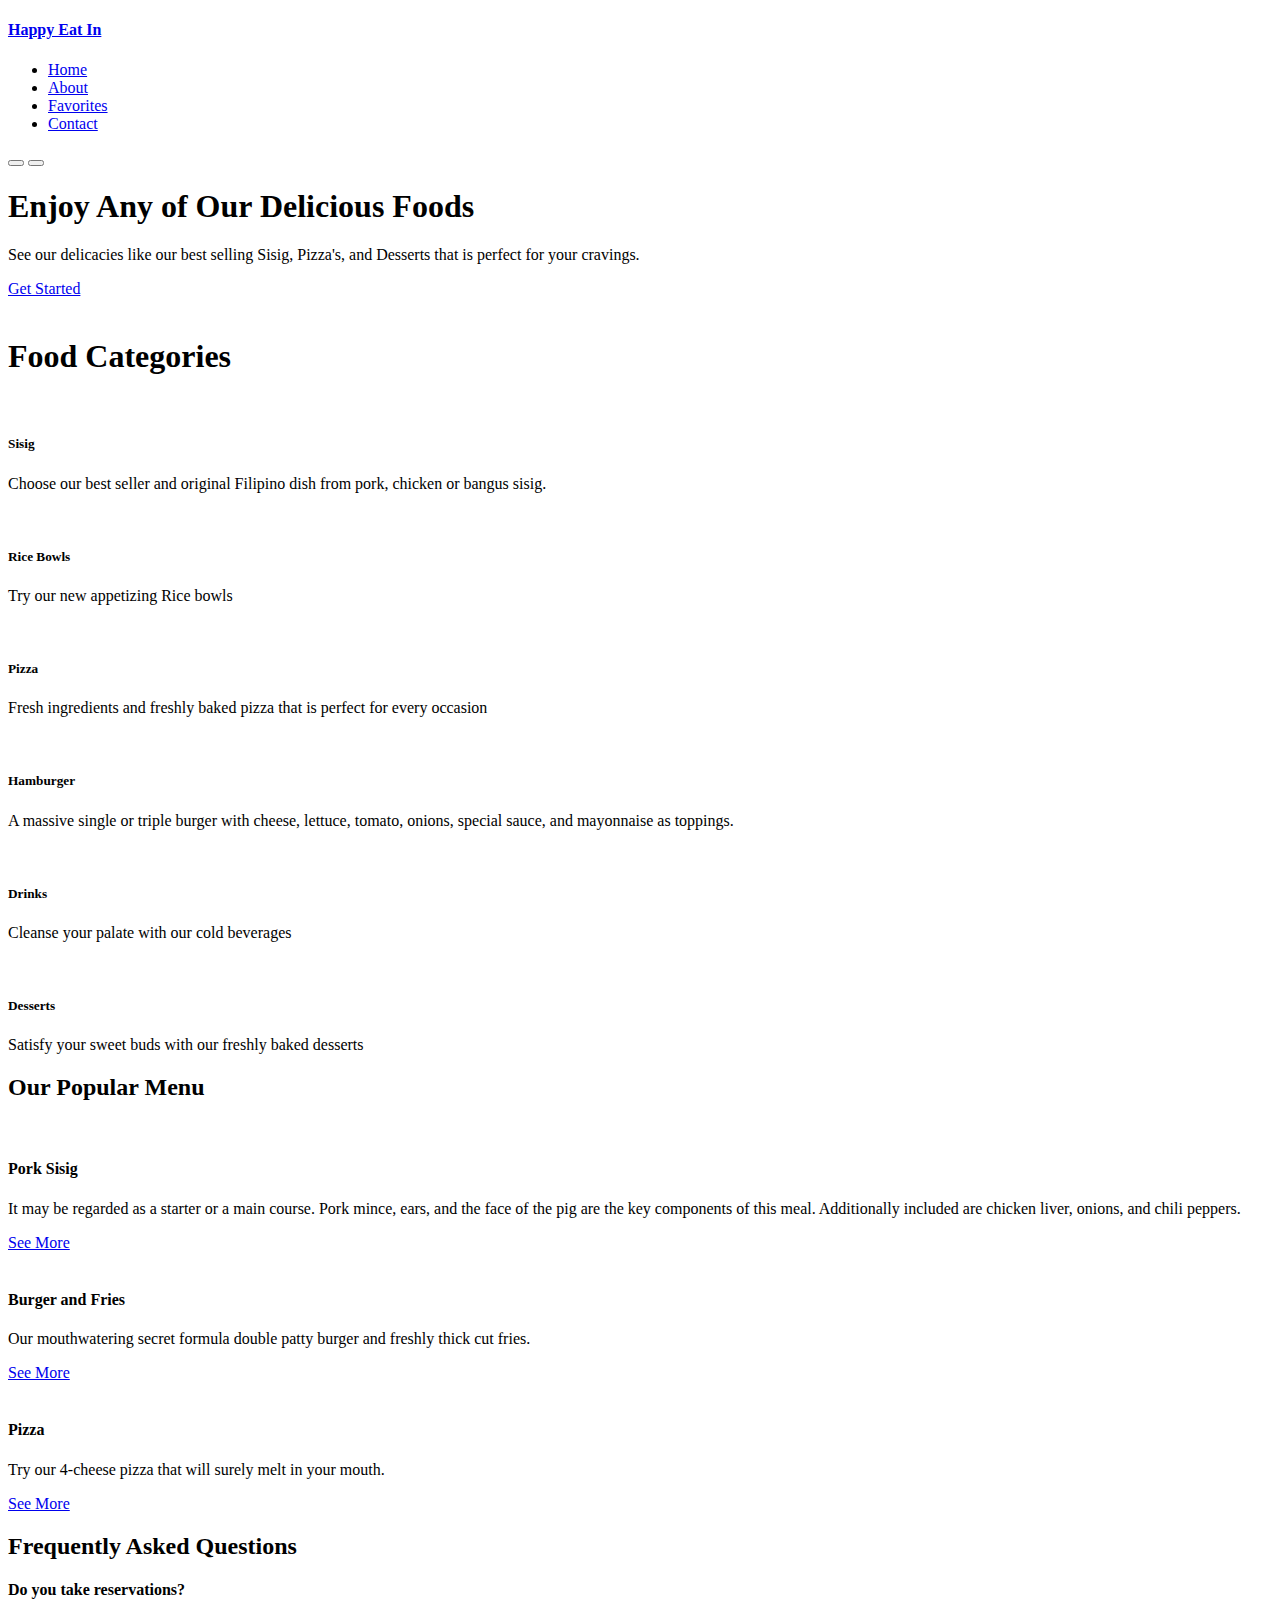
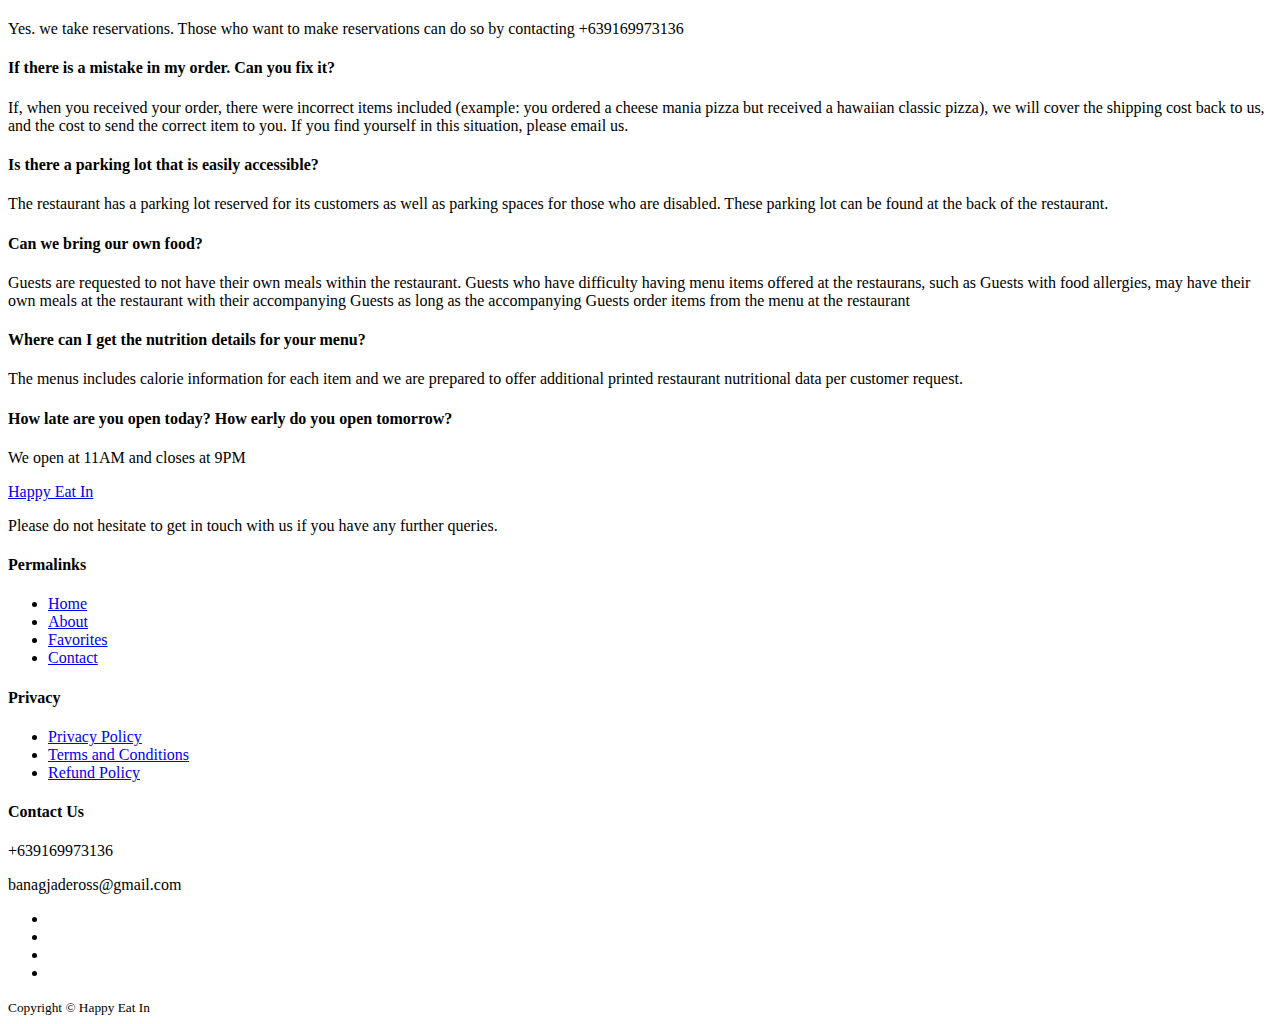
==== index.html @ e0ea21e6 "Add files via upload" ====
<!-- Jade Ross Banag -->

<!DOCTYPE html>
<html lang="en">

<head>
  <meta charset="UTF-8">
  <meta http-equiv="X-UA-Compatible" content="IE=edge">
  <meta name="viewport" content="width=device-width, initial-scale=1.0">
  <title>Restaurant Website</title>

  <!-- CSS -->
  <link rel="stylesheet" href="css/style.css">

  <!-- ICONS OUT -->
  <link rel="stylesheet" href="https://unicons.iconscout.com/release/v4.0.0/css/line.css">

  <!-- FONT MONTSERRAT -->
  <link rel="preconnect" href="https://fonts.googleapis.com">
  <link rel="preconnect" href="https://fonts.gstatic.com" crossorigin>
  <link
    href="https://fonts.googleapis.com/css2?family=League+Spartan:wght@700;800;900&family=Montserrat:wght@300;400;500;600;700;800;900&family=Poppins:wght@100;200;300;400;500;600&display=swap"
    rel="stylesheet">

  <!-- SWIPER JS -->
  <link rel="stylesheet" href="https://cdn.jsdelivr.net/npm/swiper@8/swiper-bundle.min.css" />



</head>

<body>

  <!-- Navigation -->
  <nav>
    <div class="container nav__container">
      <a href="index.html">
        <h4>Happy Eat In</h4>
      </a>
      <ul class="nav__menu">
        <li><a href="index.html">Home</a></li>
        <li><a href="about.html">About</a></li>
        <li><a href="favorites.html">Favorites</a></li>
        <li><a href="contact.html">Contact</a></li>
      </ul>
      <button id="open-menu-btn"><i class="uil uil-bars"></i></button>
      <button id="close-menu-btn"><i class="uil uil-multiply"></i></button>
    </div>
  </nav>

  <!-- Header -->
  <header>
    <div class="container header__container">
      <div class="header__left">
        <h1>Enjoy Any of Our Delicious Foods</h1>
        <p>See our delicacies like our best selling Sisig, Pizza's, and Desserts that is perfect for your cravings. </p>
        <a href="favorites.html" class="btn btn-primary">Get Started</a>
      </div>

      <div class="header__right">
        <div class="header__right-image">
          <img src="images/m_images/food.png" alt="">
        </div>
      </div>
    </div>
  </header>

  <!--Kharl Rhoy C. Cao -->
  <!-- Categories Section -->
  <section class="categories">
    <div class="container categories__container">

      <h1 class="title_1">Food Categories</h1>
      <div class="categories__right">
        <article class="category">
          <img class="image_food" src="images/m_images/sisig.jpg" alt="">
          <h5>Sisig</h5>
          <p>Choose our best seller and original Filipino dish from pork, chicken or bangus sisig. </p>
        </article>

        <article class="category">
          <img class="image_food" src="images/m_images/rice-bowls.jpg" alt="">
          <h5>Rice Bowls</h5>
          <p>Try our new appetizing Rice bowls </p>
        </article>

        <article class="category">
          <img class="image_food" src="images/m_images/pizza.jpg" alt="">
          <h5>Pizza</h5>
          <p>Fresh ingredients and freshly baked pizza that is perfect for every occasion</p>
        </article>

        <article class="category">
          <img class="image_food" src="images/m_images/burger2.jpg" alt="">
          <h5>Hamburger</h5>
          <p>A massive single or triple burger with cheese, lettuce, tomato, onions, special sauce, and mayonnaise as
            toppings. </p>
        </article>

        <article class="category">
          <img class="image_food" src="images/m_images/drinks.jpg" alt="">
          <h5>Drinks</h5>
          <p>Cleanse your palate with our cold beverages</p>
        </article>

        <article class="category">
          <img class="image_food" src="images/m_images/desserts1.jpg" alt="">
          <h5>Desserts</h5>
          <p>Satisfy your sweet buds with our freshly baked desserts</p>
        </article>


      </div>
    </div>
  </section>


  <!-- Favorites Section -->
  <section class="favorites">
    <h2>Our Popular Menu</h2>
    <div class="container favorites__container">
      <article class="favorite">
        <div class="favorite__image">
          <img src="images/m_images/sisig.jpg" alt="">
        </div>
        <div class="favorite__info">
          <h4>Pork Sisig</h4>
          <p>It may be regarded as a starter or a main course. Pork mince, ears, and the face of the pig are the key
            components of this meal. Additionally included are chicken liver, onions, and chili peppers.</p>
          <a href="favorites.html" class="btn btn-primary">See More</a>
        </div>
      </article>

      <article class="favorite">
        <div class="favorite__image">
          <img src="images/m_images/burger1.jpg" alt="">
        </div>
        <div class="favorite__info">
          <h4>Burger and Fries</h4>
          <p>Our mouthwatering secret formula double patty burger and freshly thick cut fries. </p>
          <a href="favorites.html" class="btn btn-primary">See More</a>
        </div>
      </article>

      <article class="favorite">
        <div class="favorite__image">
          <img src="images/m_images/pizza1.jpg" alt="">
        </div>
        <div class="favorite__info">
          <h4>Pizza</h4>
          <p>Try our 4-cheese pizza that will surely melt in your mouth.</p>
          <a href="favorites.html" class="btn btn-primary">See More</a>
        </div>
      </article>
    </div>
  </section>


  <!-- FAQS Section -->
  <section class="faqs">
    <h2>Frequently Asked Questions</h2>
    <div class="container faqs__container">
      <article class="faq">
        <div class="faq__icon"><i class="uil uil-plus"></i></div>
        <div class="question__answer">
          <h4>Do you take reservations? </h4>
          <p>
            Yes. we take reservations. Those who want to make reservations can do so by contacting
            +639169973136
          </p>
        </div>
      </article>

      <article class="faq">
        <div class="faq__icon"><i class="uil uil-plus"></i></div>
        <div class="question__answer">
          <h4>If there is a mistake in my order. Can you fix it?</h4>
          <p>
            If, when you received your order, there were incorrect items included (example: you ordered a cheese mania
            pizza but received a hawaiian classic pizza), we will cover the shipping cost back to us, and the cost to
            send the correct item to you. If you find yourself in this situation, please email us.
          </p>
        </div>

      </article>

      <article class="faq ">
        <div class="faq__icon"><i class="uil uil-plus"></i></div>
        <div class="question__answer">
          <h4>Is there a parking lot that is easily accessible?</h4>
          <p>
            The restaurant has a parking lot reserved for its customers as well as parking spaces for
            those who are disabled. These parking lot can be found at the back of the restaurant.
          </p>
        </div>

      </article>



      <article class="faq">
        <div class="faq__icon"><i class="uil uil-plus"></i></div>
        <div class="question__answer">
          <h4>Can we bring our own food?</h4>
          <p>
            Guests are requested to not have their own meals within the restaurant.
            Guests who have difficulty having menu items offered at the restaurans, such as Guests with
            food allergies, may have their own meals at the restaurant with their accompanying Guests
            as long as the accompanying Guests order items from the menu at the restaurant
          </p>
        </div>

      </article>

      <article class="faq">
        <div class="faq__icon"><i class="uil uil-plus"></i></div>
        <div class="question__answer">
          <h4>Where can I get the nutrition details for your menu?</h4>
          <p>
            The menus includes calorie information for each item and we are prepared to offer additional
            printed restaurant nutritional data per customer request.

          </p>
        </div>

      </article>

      <article class="faq">
        <div class="faq__icon"><i class="uil uil-plus"></i></div>
        <div class="question__answer">
          <h4>How late are you open today? How early do you open tomorrow?</h4>
          <p>
            We open at 11AM and closes at 9PM
          </p>
        </div>

      </article>



      </article>
    </div>
  </section>





  <!-- Footer Section  -->
  <!-- Maklin Carl D. Diaz  -->
  <footer>
    <div class="container footer__container">
      <div class="footer__1">
        <a href="index.html" class="footer__logo">Happy Eat In</a>
        <p>
          Please do not hesitate to get in touch with us if you have any further queries.
        </p>
      </div>

      <div class="footer__2">
        <h4>Permalinks</h4>
        <ul class="permalinks">
          <li><a href="index.html">Home</a></li>
          <li><a href="about.html">About</a></li>
          <li><a href="favorites.html">Favorites</a></li>
          <li><a href="contact.html">Contact</a></li>
        </ul>
      </div>

      <div class="footer__3">
        <h4>Privacy</h4>
        <ul class="privacy">
          <li><a href="#">Privacy Policy</a></li>
          <li><a href="#">Terms and Conditions</a></li>
          <li><a href="#">Refund Policy</a></li>
        </ul>
      </div>

      <div class="footer__4">
        <h4>Contact Us</h4>
        <div>
          <p>+639169973136</p>
          <p>banagjadeross@gmail.com</p>
        </div>

        <ul class="footer__socials">
          <li>
            <a href="#"><i class="uil uil-facebook-f"></i></a>
          </li>
          <li>
            <a href="#"><i class="uil uil-instagram-alt"></i></a>
          </li>
          <li>
            <a href="#"><i class="uil uil-twitter"></i></a>
          </li>
          <li>
            <a href="#"><i class="uil uil-linkedin-alt"></i></a>
          </li>
        </ul>
      </div>
    </div>
    <div class="footer__copyright">
      <small>Copyright &copy; Happy Eat In</small>
    </div>
  </footer>





  <script src="https://cdn.jsdelivr.net/npm/swiper@8/swiper-bundle.min.js"></script>
  <script src="main.js"></script>

  <script>
    var swiper = new Swiper(".mySwiper", {
      slidesPerView: 1,
      spaceBetween: 30,
      pagination: {
        el: ".swiper-pagination",
        clickable: true,
      },
      // when window width is >= 600px
      breakpoints: {
        600: {
          slidesPerView: 2
        }
      }
    });
  </script>

  <script src="https://replit.com/public/js/replit-badge.js" theme="blue" defer></script>
</body>

</html>
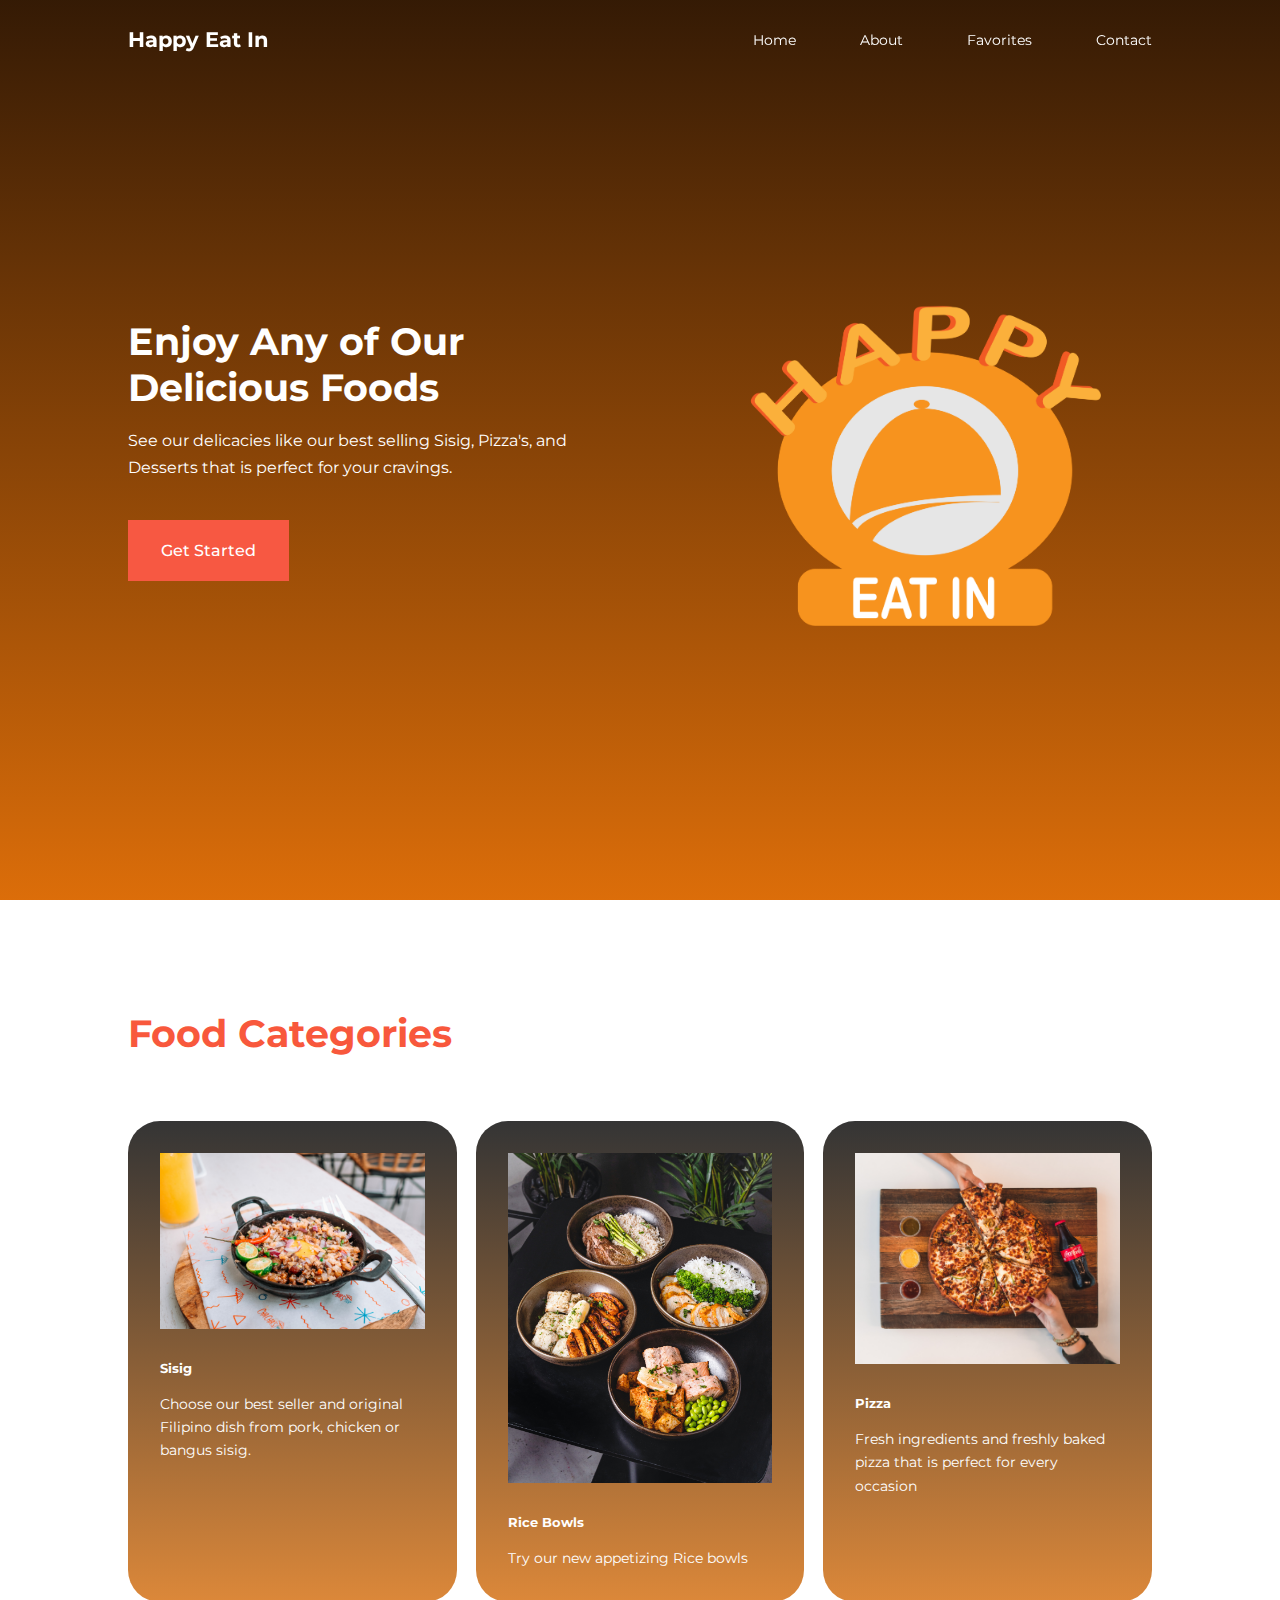
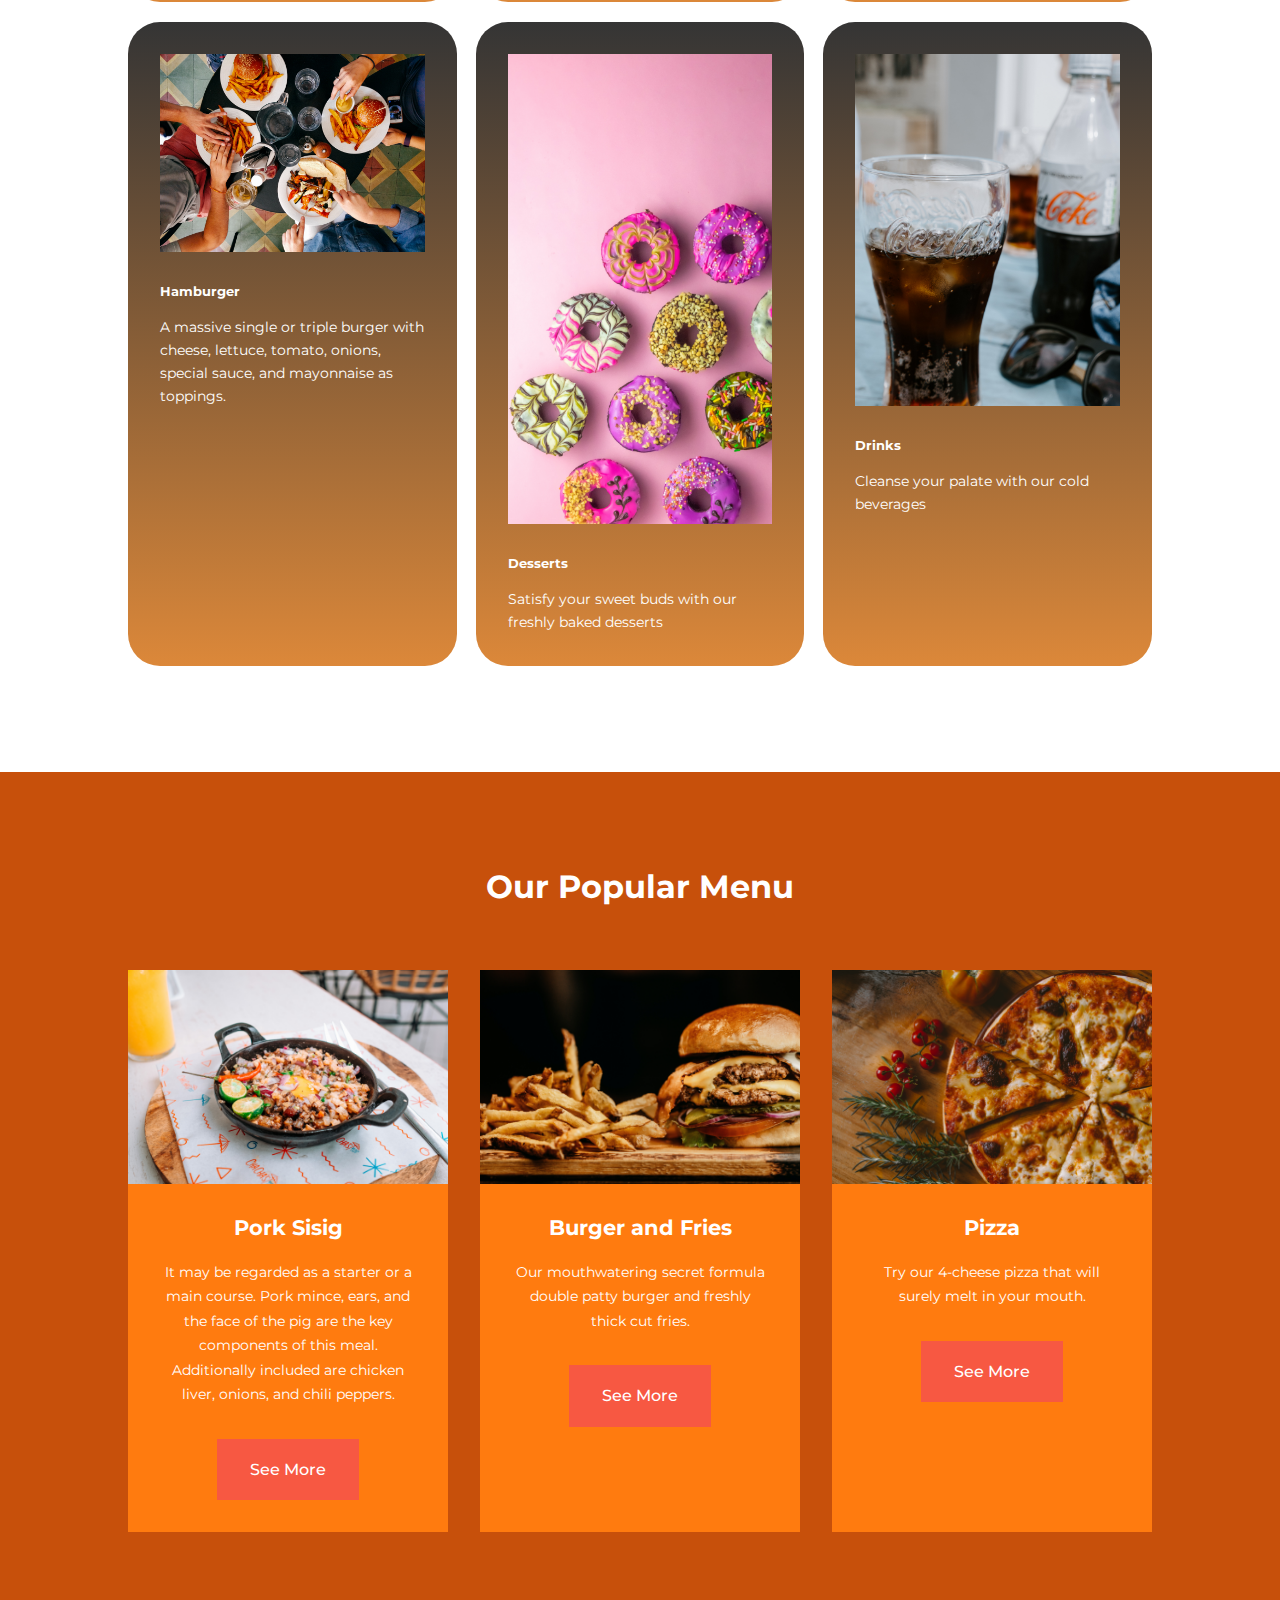
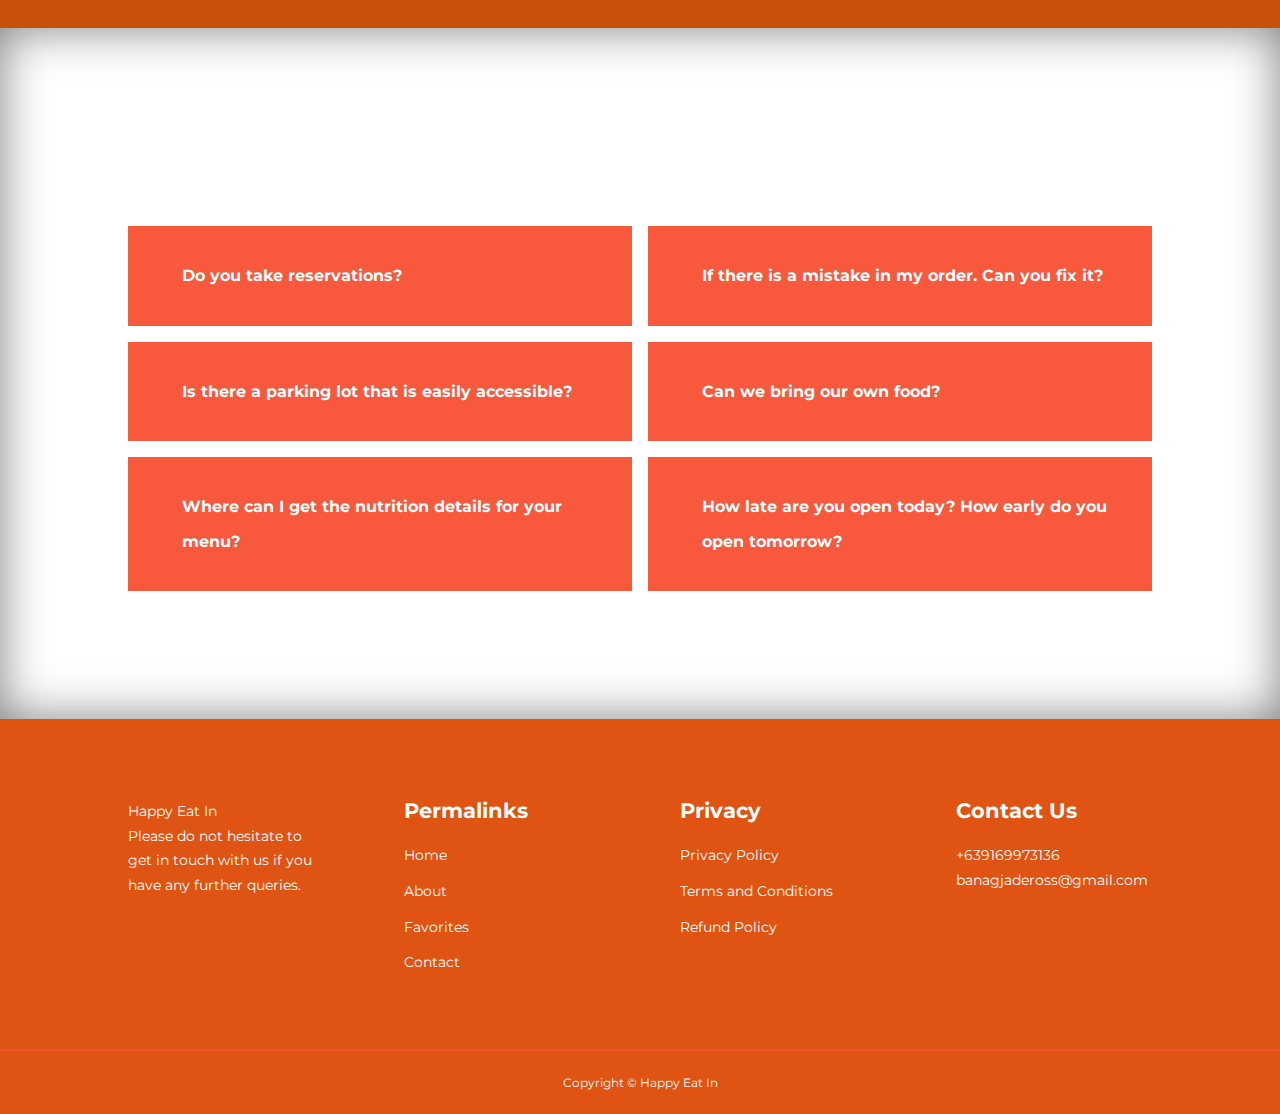
==== commit 700ec662: "Add files via upload" ====
--- a/index.html
+++ b/index.html
@@ -96,18 +96,18 @@
           <p>A massive single or triple burger with cheese, lettuce, tomato, onions, special sauce, and mayonnaise as
             toppings. </p>
         </article>
-
+        <article class="category">
+          <img class="image_food" src="images/m_images/desserts1.jpg" alt="">
+          <h5>Desserts</h5>
+          <p>Satisfy your sweet buds with our freshly baked desserts</p>
+        </article>
         <article class="category">
           <img class="image_food" src="images/m_images/drinks.jpg" alt="">
           <h5>Drinks</h5>
           <p>Cleanse your palate with our cold beverages</p>
         </article>
 
-        <article class="category">
-          <img class="image_food" src="images/m_images/desserts1.jpg" alt="">
-          <h5>Desserts</h5>
-          <p>Satisfy your sweet buds with our freshly baked desserts</p>
-        </article>
+    
 
 
       </div>
@@ -328,7 +328,7 @@
     });
   </script>
 
-  <script src="https://replit.com/public/js/replit-badge.js" theme="blue" defer></script>
+  <script src="https://replit.com/public/js/replit-badge-v2.js" theme="dark" position="bottom-right"></script>
 </body>
 
 </html>--- a/css/style.css
+++ b/css/style.css
@@ -0,0 +1,603 @@
+*{
+    margin: 0;
+    padding: 0;
+    border: 0;
+    outline: 0;
+    text-decoration: none;
+    list-style: none;
+    box-sizing: border-box;
+}
+
+:root {
+    --color-primary: #c7500b;
+    --color-danger: #f75842;
+    --color-danger-variant: rgba(247,88,66,0.4);
+    --color-white: #fff;
+    --color-light: rgba(255,255,255,0.7);
+    --color-black: #000;
+    --color-bg: #ff7b0f;
+    --color-bg1: #e05413;
+    --color-bg2: #f8583c;
+
+    --container-width-lg: 80%;
+    --container-width-md: 90%;
+    --container-width-sm: 94%;
+
+    --transition: all 400ms ease;
+}
+
+body{
+    font-family: 'Montserrat', sans-serif;
+    line-height: 1.7;
+    color: var(--color-white);
+    background: var(--color-bg);
+}
+
+.container{
+    width: var(--container-width-lg);
+    margin: 0 auto;
+    
+}
+
+section{
+    padding: 6rem 0;
+}
+
+section h2 {
+    text-align: center;
+    margin-bottom: 4rem;
+}
+
+h1,h2,h3,h4,h5 {
+    line-height: 1.2;
+}
+
+h1 {
+    font-size: 2.4rem;
+}
+
+h2 {
+    font-size: 2rem;
+}
+
+h3{
+    font-size: 1.6rem;
+}
+
+h4 {
+    font-size: 1.3rem;
+}
+
+a {
+    color: var(--color-white);
+}
+
+img {
+    width: 100%;
+    display: block;
+    object-fit: contain;
+}
+
+.categories > img.image_food{
+    object-fit: cover;
+    width: 50%;
+    max-height: 50%;
+}
+
+.btn {
+    display: inline-block;
+    background: var(--color-white);
+    color: var(--color-black);
+    padding: 1rem 2rem;
+    border: 1px solid transparent;
+    font-weight: 500;
+    transition: var(--transition);
+}
+
+.btn:hover {
+    background: transparent;
+    color: var(--color-white);
+    border-color: var(--color-white);
+}
+
+.btn-primary {
+    background: var(--color-danger);
+    color: var(--color-white);
+}
+
+/* ===== NAVBAR ======== */
+nav {
+    background: transparent;
+    width: 100vw;
+    height: 5rem;
+    position: fixed;
+    top: 0;
+    z-index: 11;
+    background: transparent;
+}
+
+/* change navbar styles on scroll using javascript */
+.window-scroll{
+    background: var(--color-primary);
+    box-shadow: 0 1rem 2rem rgba(0, 0, 0, 0.2);
+}
+
+.nav__container {
+    height: 100%;
+    display: flex;
+    justify-content: space-between;
+    align-items: center;
+    
+}
+
+nav button {
+    display: none;
+}
+
+
+
+.nav__menu {
+    display: flex;
+    align-items: center;
+    gap: 4rem;
+}
+
+.nav__menu a {
+    font-size: 0.9rem;
+    transition: var(--transition);
+}
+
+.nav__menu a:hover {
+    color: var(--color-bg2);
+}
+
+/* ===== HEADER ===== */
+header {
+    position: relative;
+    overflow: hidden;
+    height: 100vh;
+    background: linear-gradient(rgba(2, 2, 2, 0.8),rgba(211, 106, 8, 0.8)), url('images/m_images/undraw_On_the_way_re_swjt.png');
+}
+
+.header__container {
+    display: grid;
+    grid-template-columns: 1fr 1fr;
+    align-items: center;
+    gap: 5rem;
+    height: 100%;
+
+}
+.header__right-image{
+    margin-left: 40px;
+    width: 400px;
+    height: 400px;
+    object-fit: contain;
+}
+.header__left p {
+    margin: 1rem 0 2.4rem;
+    
+}
+
+
+/* ===== CATEORIES ===== */
+.categories{
+    background: var(--color-white);
+    height: 92rem;
+    align-items: center;
+}
+
+.categories h1 {
+    line-height: 2;
+    margin-bottom: 3rem;
+    align-items: center;
+    color: var(--color-bg2);
+}
+
+
+.categories__container {
+    display: flexbox;
+    grid-template-columns: 40% 60%;
+}
+
+.categories__right {
+    display: grid;
+    grid-template-columns: repeat(3, 1fr);
+    gap: 1.2rem;
+}
+
+.category {
+    background: var(--color-bg2);
+    padding: 2rem;
+    border-radius: 2rem;
+    transition: var(--transition);
+    background: linear-gradient(rgba(2, 2, 2, 0.8),rgba(211, 106, 8, 0.8)), url('images/m_images/sisig.jpg');
+}
+
+.category:hover{
+    box-shadow: 0 3rem 3rem rgba(0, 0, 0, 0.3);
+    z-index: 1;
+}
+
+.category:nth-child(2) .category__icon{
+    background: var(--color-danger);
+}
+
+.category:nth-child(3) .category__icon{
+    background: var(--color-success);
+}
+
+
+.category:nth-child(4) .category__icon{
+    background: var(--color-warning);
+}
+
+.category:nth-child(5) .category__icon{
+    background: var(--color-success);
+}
+
+
+.category__icon {
+    background: var(--color-primary);
+    padding: 0.7rem;
+    border-radius: 0.9rem;
+}
+
+.category h5{
+    margin: 2rem 0 1rem;
+}
+
+.category p {
+    font-size: 0.85rem;
+}
+
+/* ===== Favorite Foods ===== */
+.favorites {
+
+    background: var(--color-primary);
+}
+
+.favorites__container {
+    display: grid;
+    grid-template-columns: repeat(3,1fr);
+    gap: 2rem;
+}
+
+.favorite {
+    background: var(--color-bg);
+    text-align: center;
+    /* border: 1px solid transparent; */
+    transition: var(--transition);
+}
+
+.favorite:hover {
+    /* background: transparent; */
+    border-color: var(--color-primary);
+}
+
+.favorite__info {
+    padding: 2rem;
+}
+
+.favorite__info p {
+    margin: 1.2rem 0 2rem;
+    font-size: 0.9rem;
+}
+
+/* ===== FAQS ===== */
+.faqs {
+    background: var(--color-bg1);
+    box-shadow: inset 0 0 3rem rgba(0, 0, 0, 0.5);
+    padding-bottom: 8rem;
+    background: var(--color-white);
+
+}
+
+.faqs__container {
+    display: grid;
+    grid-template-columns: 1fr 1fr;
+    gap: 1rem;
+}
+
+.faq {
+    padding: 2rem;
+    display: flex;
+    align-items: center;
+    gap: 1.4rem;
+    height: fit-content;
+    background: var(--color-bg2);
+    cursor: pointer;
+}
+
+.faq h4 {
+    font-size: 1rem;
+    line-height: 2.2;
+
+}
+
+.faq__icon {
+    align-self: flex-start;
+    font-size: 1.2rem;
+}
+
+.faq p {
+    margin-top: 0.8rem;
+    display: none;
+}
+
+.faq.open p {
+    display: block;
+}
+
+
+/* ===== FOOTER ===== */
+footer {
+    background: var(--color-bg1);
+    padding-top: 5rem;
+    font-size: 0.9rem;
+
+}
+
+.footer__container {
+    display: grid;
+    grid-template-columns: repeat(4, 1fr);
+    gap: 5rem;
+}
+
+.footer__container > div h4 {
+    margin-bottom: 1.2rem;
+}
+
+.footer__1 p {
+    margin: 0 0 2rem;
+}
+
+footer ul li {
+    margin-bottom: 0.7rem;
+}
+
+footer ul li a:hover {
+    text-decoration: underline;
+}
+
+.footer__socials {
+    display: flex;
+    gap: 1rem;
+    font-size: 1.2rem;
+    margin-top: 2rem;
+}
+
+.footer__copyright {
+    text-align: center;
+    margin-top: 4rem;
+    padding: 1.2rem 0;
+    border-top: 1px solid var(--color-bg2);
+}
+
+
+
+/* ============= MEDIA QUERY (TABLET) ============== */
+
+@media screen and (max-width: 1024px) {
+    .container {
+        width: var(--container-width-md);
+    }
+
+    h1{
+        font-size: 2.2rem;
+    }
+
+    h2 {
+        font-size: 1.7rem;
+    }
+
+    h3 {
+        font-size: 1.4rem;
+    }
+
+    h4 {
+        font-size: 1.2rem;
+    }
+
+    /* ===== NAVBAR ===== */
+    nav button {
+        display: inline-block;
+        background: transparent;
+        font-size: 1.8rem;
+        color: var(--color-white);
+        cursor: pointer;
+    }
+
+    nav button#close-menu-btn {
+        display: none;
+    }
+
+    .nav__menu {
+        position: fixed;
+        top: 5rem;
+        right: 5%;
+        height: fit-content;
+        width: 18rem;
+        flex-direction: column;
+        gap: 0;
+        display: none;
+    }
+
+    .nav__menu li {
+        width: 100%;
+        height: 5.8rem;
+        animation: animateNavItems 400ms linear forwards;
+        transform-origin: top right;
+        opacity: 0;
+    }
+
+    .nav__menu li:nth-child(2){
+        animation-delay: 200ms;
+    }
+
+    .nav__menu li:nth-child(3){
+        animation-delay: 400ms;
+    }
+
+    .nav__menu li:nth-child(4){
+        animation-delay: 600ms;
+    }
+
+    @keyframes animateNavItems{
+        0% {
+            transform: rotateZ(-90deg) rotateX(90deg) scale(0.1);
+        }
+        100%{
+            transform: rotateZ(0) rotateX(0deg) scale(1);
+            opacity: 1;
+        }
+    }
+
+    .nav__menu li a {
+        background: var(--color-primary);
+        box-shadow: -4rem 6rem 10rem rgba(0, 0, 0, 0.6);
+        width: 100%;
+        height: 100%;
+        display: grid;
+        place-items: center;
+    }
+
+    .nav__menu li a:hover {
+        background: var(--color-bg2);
+        color: var(--color-white);
+    }
+
+
+    /* ====== HEADER ===== */
+    header {
+        height: 70vh;
+        margin-bottom: 4rem;
+        margin-top: 20px;
+    }
+
+    .header__container {
+        display: grid;
+        grid-template-columns: 1fr 1fr;
+        align-items: center;
+        gap: 5rem;
+        height: 100%;
+    }
+
+    /* ======= Categories ======= */
+    .categories {
+        height: auto;
+    }
+
+    .categories__container {
+        grid-template-columns: 1fr;
+        gap: 3rem;
+    }
+
+    .categories__left {
+        margin-left: 0;
+    }
+
+    /* ====== POPULAR COURSES ====== */
+    .favorites {
+        margin-top: 0;
+    }
+
+    .favorites__container {
+        grid-template-columns: 1fr 1fr;
+    }
+
+    /* ===== FAQS ===== */
+    .faqs__container {
+        grid-template-columns: 1fr;
+    }
+
+    .faq {
+        padding: 1.5rem;
+    }
+
+    /* ===== FOOTER ===== */
+    .footer__container {
+        grid-template-columns: 1fr 1fr;
+    }
+
+
+}
+
+
+/* ================ MEDIA QUERIES (PHONE) ============= */
+@media screen and (max-width: 600px){
+  
+ 
+    /* ======= NAVBAR ======== */
+    .nav__menu {
+        right: 3%;
+    }
+
+    /* ===== HEADER ===== */
+
+        header {
+            position: relative;
+            overflow: hidden;
+            text-align: center;
+            height: 110vh;
+            background: linear-gradient(rgba(2, 2, 2, 0.8),rgba(211, 106, 8, 0.8)), url('images/m_images/undraw_On_the_way_re_swjt.png');
+            
+        }
+
+        .header__container {
+            display: flex;
+            flex-direction: column;
+            margin-top: 50px;
+            align-items: center;
+            gap: 3rem;
+            height: 100%;
+            padding-top: 40px;
+        }
+        .header__right-image{
+            margin-left: 10px;
+            margin-right: 10px;
+            width: 250px;
+            height: 250px;
+            object-fit: contain;
+        }
+        .header__left p {
+            margin: 1rem 0 2.4rem;   
+        }
+
+
+    /* ====== CATEGORIES ====== */
+    .categories__right {
+        grid-template-columns: 1fr 1fr;
+        gap: 0.7rem;
+    }
+
+    .category {
+        padding: 1rem;
+        border-radius: 1rem;
+    }
+
+    .category__icon {
+        margin-top: 4px;
+        display: inline-block;
+    }
+
+    /* ===== POPULAR COURSES ===== */
+    .favorites__container {
+        grid-template-columns: 1fr;
+    }
+
+
+    /* ====== FOOTER ====== */
+    .footer__container {
+        grid-template-columns: 1fr;
+        text-align: center;
+        gap: 2rem;
+    }
+
+    .footer__1 p {
+        margin: 1rem auto;
+    }
+
+    .footer__socials {
+        justify-content: center;
+    }
+}